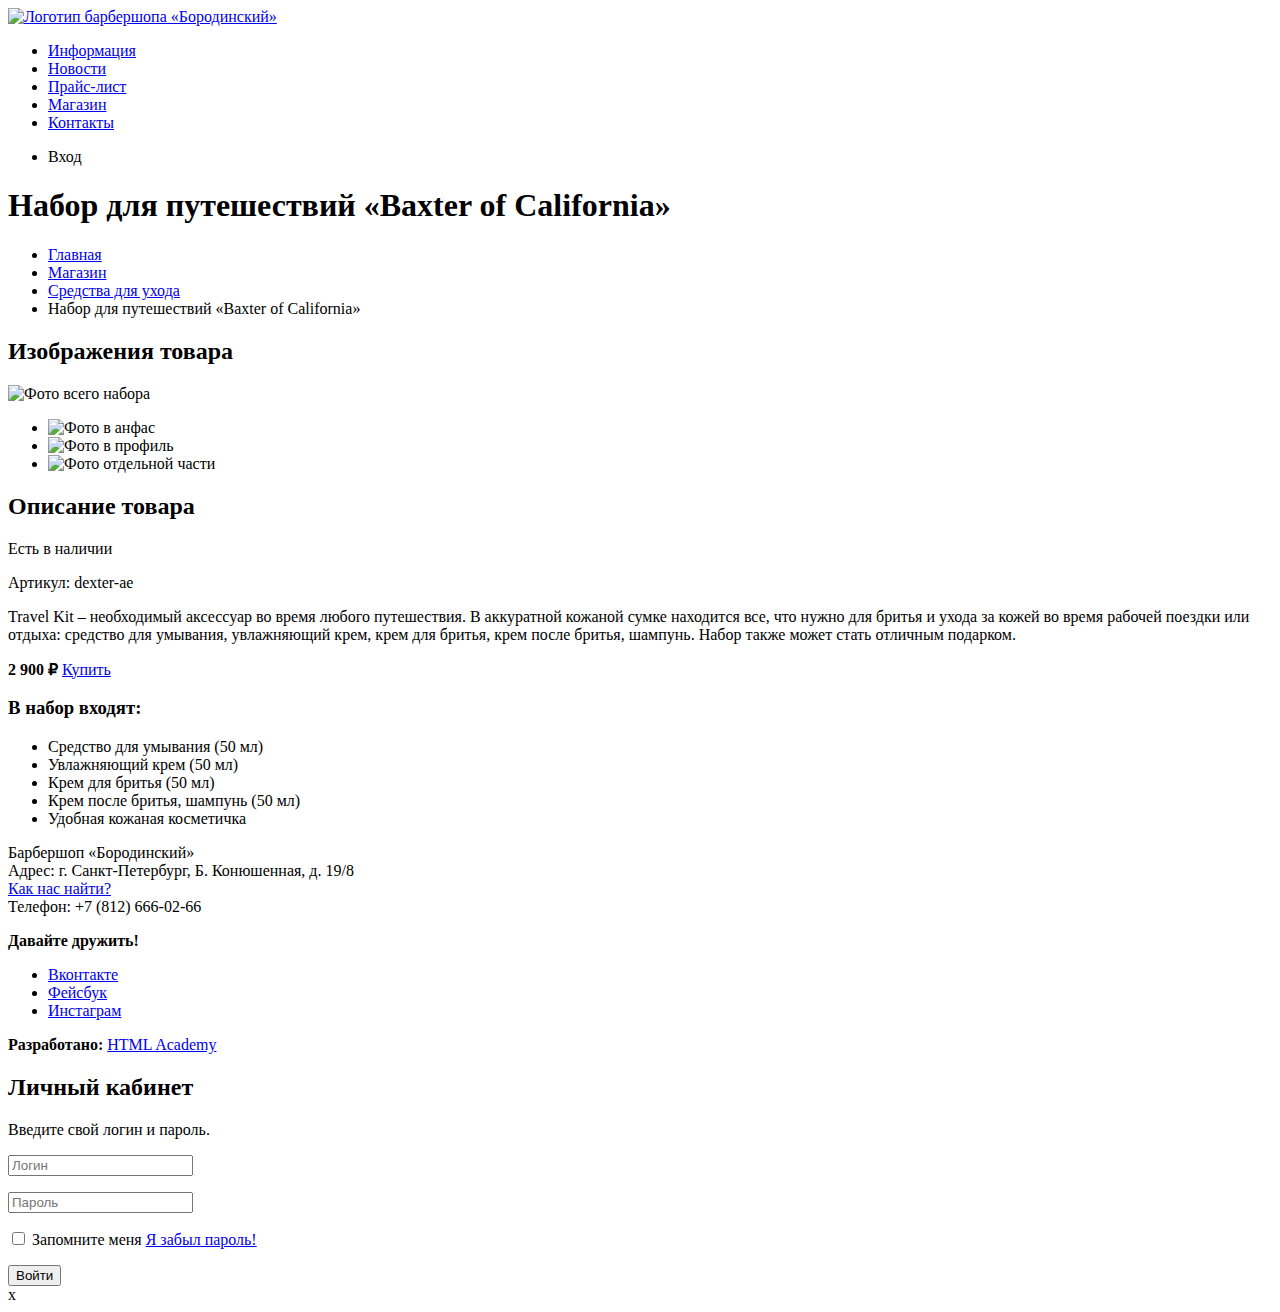
==== catalog-item.html @ 12afd858 "barbershop layout start" ====
<!DOCTYPE html>
<html>
  <head>
    <meta charset="utf-8">
    <title>Набор для путешествий «Baxter of California»</title>
  </head>
  <body>
    <header class="main-header">
      <nav class="main-navigation">
        <a class="main-header-logo" href="index.html">
          <img src="img/logo.svg" width="111" height="24" alt="Логотип барбершопа «Бородинский»">
        </a>
        <ul class="site-navigation">
          <li><a href="info.html">Информация</a></li>
          <li><a href="news.html">Новости</a></li>
          <li><a href="price.html">Прайс-лист</a></li>
           <li class="site-navigation-current"><a href="catalog.html">Магазин</a></li>
          <li><a href="contacts.html">Контакты</a></li>
        </ul>
        <ul class="user-navigation">
          <li class="login-link">Вход</li>
        </ul>
      </nav>
    </header>
    <main class="container">
      <h1 class="page-title">Набор для путешествий «Baxter of California»</h1>
      <ul class="breadcrumbs">
        <li><a href="index.html">Главная</a></li>
        <li><a href="#">Магазин</a></li>
        <li><a href="#">Средства для ухода</a></li>
        <li class="breadcrumbs-current">Набор для путешествий «Baxter of California»</li>
      </ul>
      <section class="product-photos">
        <h2 class="visually-hidden">Изображения товара</h2>
        <p class="product-photo-full">
          <img src="img/product-big.jpg" width="460" height="498" alt="Фото всего набора">
        </p>
        <ul class="product-photo-preview">
          <li><img src="img/product-small-1.jpg" width="140" height="149" alt="Фото в анфас"></li>
          <li><img src="img/product-small-2.jpg" width="140" height="149" alt="Фото в профиль"></li>
          <li><img src="img/product-small-3.jpg" width="140" height="149" alt="Фото отдельной части"></li>
        </ul>
      </section>
      <section class="product-info">
        <h2 class="visually-hidden">Описание товара</h2>
        <p class="product-availability">Есть в наличии</p>
        <p class="product-article">Артикул: dexter-ae</p>
        <p class="product-text">Travel Kit – необходимый аксессуар во время любого путешествия. В аккуратной кожаной сумке находится все, что нужно для бритья и ухода за кожей во время рабочей поездки или отдыха: средство для умывания, увлажняющий крем, крем для бритья, крем после бритья, шампунь. Набор также может стать отличным подарком.</p>
        <p class="product-price">
          <b>2 900 ₽</b>
          <a class="button" href="#">Купить</a>
        </p>
        <h3>В набор входят:</h3>
        <ul>
          <li>Средство для умывания (50 мл)</li>
          <li>Увлажняющий крем (50 мл)</li>
          <li>Крем для бритья (50 мл)</li>
          <li>Крем после бритья, шампунь (50 мл)</li>
          <li>Удобная кожаная косметичка</li>
        </ul>
      </section>
      <footer class="main-footer">
        <p class="footer-contacts">
          Барбершоп «Бородинский»<br>
          Адрес: г. Санкт-Петербург, Б. Конюшенная, д. 19/8<br>
          <a href="map.html">Как нас найти?</a><br>
          Телефон: +7 (812) 666-02-66
        </p>
        <div class="footer-social">
          <b>Давайте дружить!</b>
          <ul>
            <li><a class="social-button" href="#">Вконтакте</a></li>
            <li><a class="social-button" href="#">Фейсбук</a></li>
            <li><a class="social-button" href="#">Инстаграм</a></li>
          </ul>
        </div>
        <p class="footer-copyright">
          <b>Разработано:</b> <a class="button" href="https://htmlacademy.ru">HTML Academy</a>
        </p>
      </footer>
      <section class="modal modal-login">
        <h2>Личный кабинет</h2>
        <p>Введите свой логин и пароль.</p>
        <form class="login-form" action="https://echo.htmlacademy.ru" method="post">
          <p>
            <input class="login-icon-user" type="text" name="login" placeholder="Логин">
          </p>
          <p>
            <input class="login-icon-password" type="password" name="password" placeholder="Пароль">
          </p>
          <p class="login-password-info">
            <input type="checkbox" name="remember" class="visually-hidden">
            Запомните меня
            <a class="restore" href="#">Я забыл пароль!</a>
          </p>
          <button class="button" type="submit">Войти</button>
        </form>
        <span class="modal-close">x</span>
      </section>
    </main>
  </body>
</html>
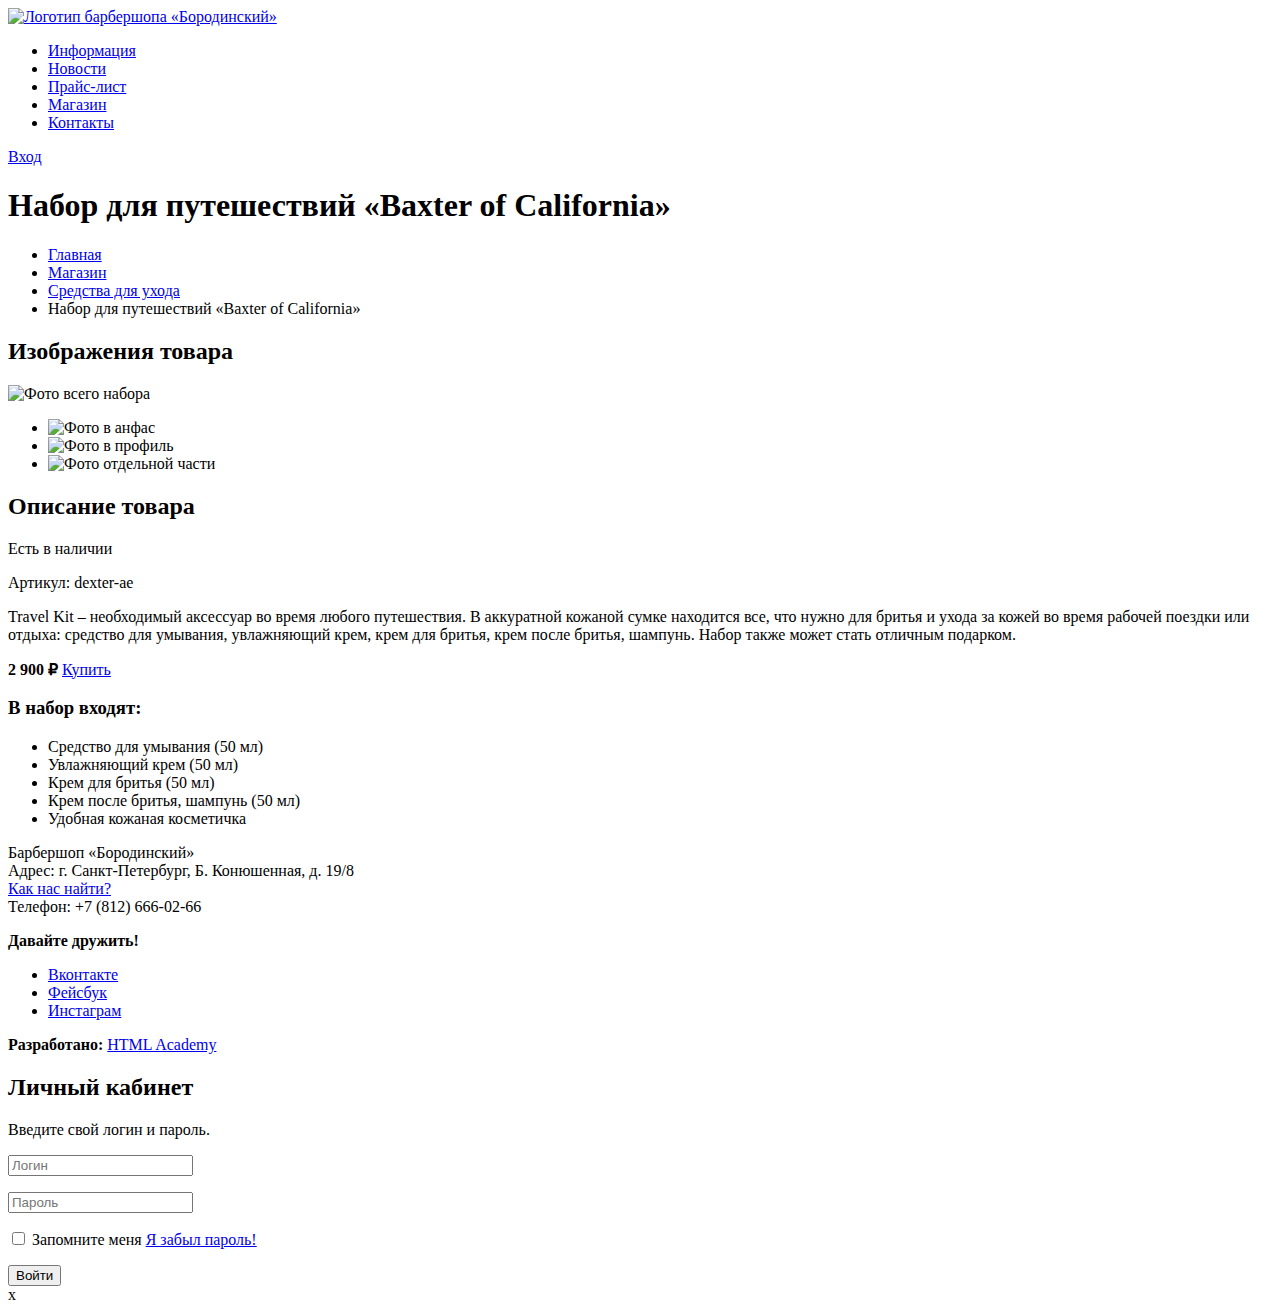
==== commit 47152256: "layout start" ====
--- a/catalog-item.html
+++ b/catalog-item.html
@@ -1,5 +1,5 @@
 <!DOCTYPE html>
-<html>
+<html lang="ru">
   <head>
     <meta charset="utf-8">
     <title>Набор для путешествий «Baxter of California»</title>
@@ -8,18 +8,18 @@
     <header class="main-header">
       <nav class="main-navigation">
         <a class="main-header-logo" href="index.html">
-          <img src="img/logo.svg" width="111" height="24" alt="Логотип барбершопа «Бородинский»">
+          <img src="http://placehold.it/111x24" width="111" height="24" alt="Логотип барбершопа «Бородинский»">
         </a>
         <ul class="site-navigation">
           <li><a href="info.html">Информация</a></li>
           <li><a href="news.html">Новости</a></li>
           <li><a href="price.html">Прайс-лист</a></li>
-           <li class="site-navigation-current"><a href="catalog.html">Магазин</a></li>
+          <li class="site-navigation-current"><a href="catalog.html">Магазин</a></li>
           <li><a href="contacts.html">Контакты</a></li>
         </ul>
-        <ul class="user-navigation">
-          <li class="login-link">Вход</li>
-        </ul>
+        <div class="user-navigation">
+          <a class="login-link" href="#">Вход</a>
+        </div>
       </nav>
     </header>
     <main class="container">
@@ -33,12 +33,12 @@
       <section class="product-photos">
         <h2 class="visually-hidden">Изображения товара</h2>
         <p class="product-photo-full">
-          <img src="img/product-big.jpg" width="460" height="498" alt="Фото всего набора">
+          <img src="http://placehold.it/460x498" width="460" height="498" alt="Фото всего набора">
         </p>
         <ul class="product-photo-preview">
-          <li><img src="img/product-small-1.jpg" width="140" height="149" alt="Фото в анфас"></li>
-          <li><img src="img/product-small-2.jpg" width="140" height="149" alt="Фото в профиль"></li>
-          <li><img src="img/product-small-3.jpg" width="140" height="149" alt="Фото отдельной части"></li>
+          <li><img src="http://placehold.it/140x149" width="140" height="149" alt="Фото в анфас"></li>
+          <li><img src="http://placehold.it/140x149" width="140" height="149" alt="Фото в профиль"></li>
+          <li><img src="http://placehold.it/140x149" width="140" height="149" alt="Фото отдельной части"></li>
         </ul>
       </section>
       <section class="product-info">
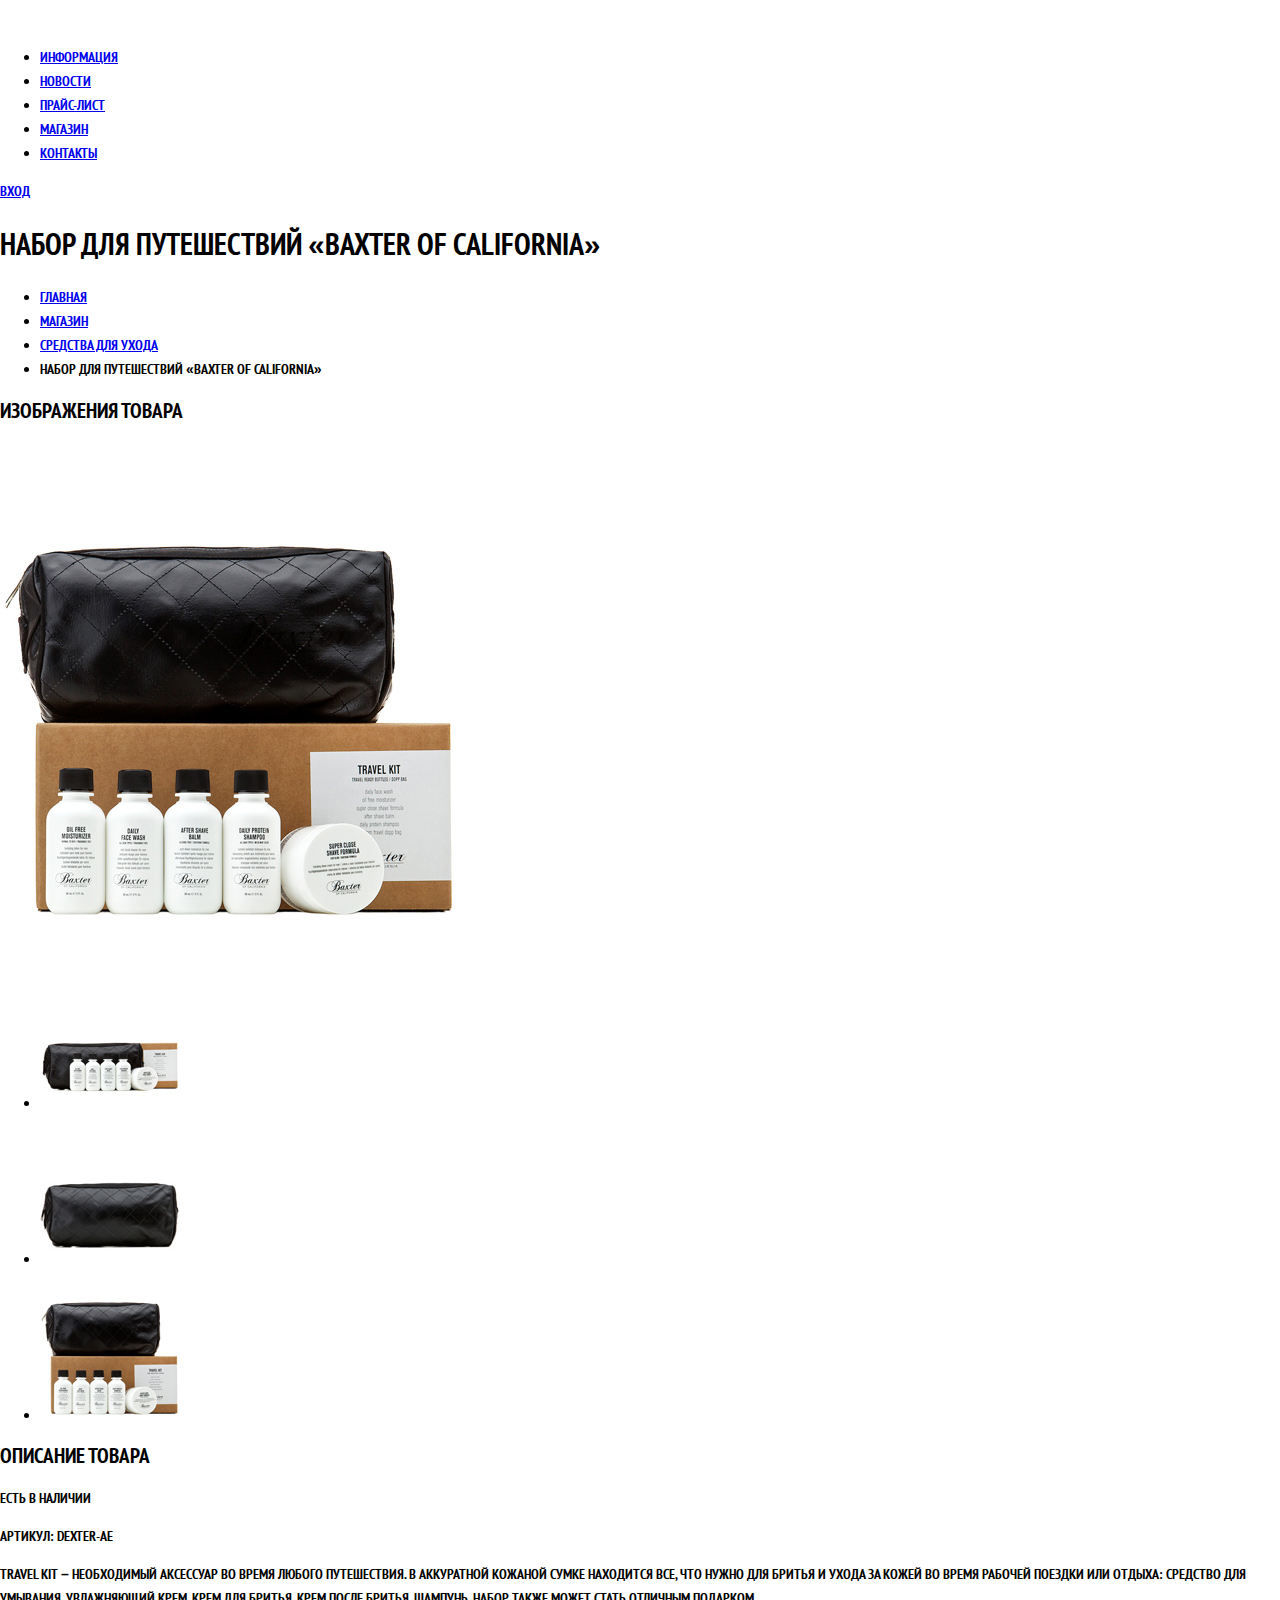
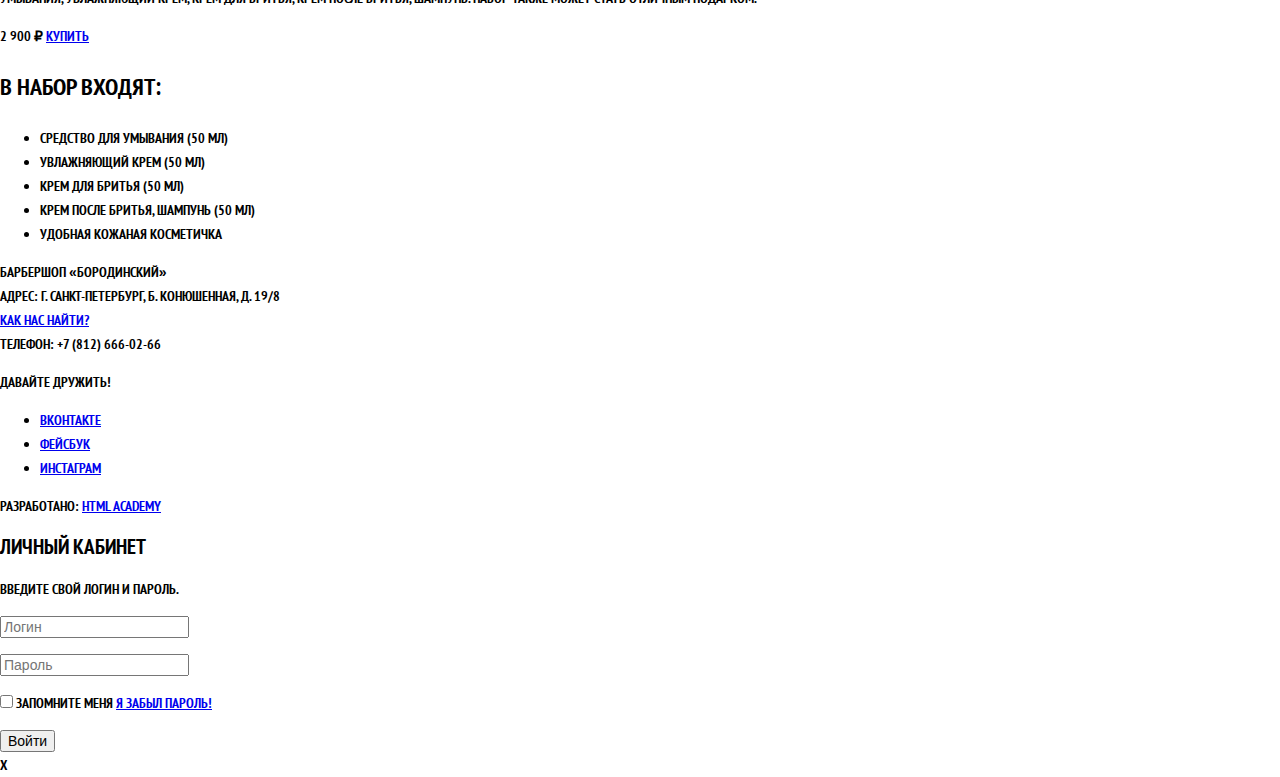
==== commit c3cf9d9f: "images and styling start" ====
--- a/catalog-item.html
+++ b/catalog-item.html
@@ -3,12 +3,14 @@
   <head>
     <meta charset="utf-8">
     <title>Набор для путешествий «Baxter of California»</title>
+    <link rel="stylesheet" href="css/normalize.css">
+    <link rel="stylesheet" href="css/style.css">
   </head>
   <body>
     <header class="main-header">
       <nav class="main-navigation">
         <a class="main-header-logo" href="index.html">
-          <img src="http://placehold.it/111x24" width="111" height="24" alt="Логотип барбершопа «Бородинский»">
+          <img src="img/logo.svg" width="111" height="24" alt="Логотип барбершопа «Бородинский»">
         </a>
         <ul class="site-navigation">
           <li><a href="info.html">Информация</a></li>
@@ -33,12 +35,12 @@
       <section class="product-photos">
         <h2 class="visually-hidden">Изображения товара</h2>
         <p class="product-photo-full">
-          <img src="http://placehold.it/460x498" width="460" height="498" alt="Фото всего набора">
+          <img src="img/product-3b.jpg" width="460" height="498" alt="Фото всего набора">
         </p>
         <ul class="product-photo-preview">
-          <li><img src="http://placehold.it/140x149" width="140" height="149" alt="Фото в анфас"></li>
-          <li><img src="http://placehold.it/140x149" width="140" height="149" alt="Фото в профиль"></li>
-          <li><img src="http://placehold.it/140x149" width="140" height="149" alt="Фото отдельной части"></li>
+          <li><img src="img/product-1s.jpg" width="140" height="149" alt="Фото в анфас"></li>
+          <li><img src="img/product-2s.jpg" width="140" height="149" alt="Фото в профиль"></li>
+          <li><img src="img/product-3s.jpg" width="140" height="149" alt="Фото отдельной части"></li>
         </ul>
       </section>
       <section class="product-info">
@@ -50,7 +52,7 @@
           <b>2 900 ₽</b>
           <a class="button" href="#">Купить</a>
         </p>
-        <h3>В набор входят:</h3>
+        <h3 class="page-content-title">В набор входят:</h3>
         <ul>
           <li>Средство для умывания (50 мл)</li>
           <li>Увлажняющий крем (50 мл)</li>
@@ -59,44 +61,44 @@
           <li>Удобная кожаная косметичка</li>
         </ul>
       </section>
-      <footer class="main-footer">
-        <p class="footer-contacts">
-          Барбершоп «Бородинский»<br>
-          Адрес: г. Санкт-Петербург, Б. Конюшенная, д. 19/8<br>
-          <a href="map.html">Как нас найти?</a><br>
-          Телефон: +7 (812) 666-02-66
+    </main>
+    <footer class="main-footer">
+      <p class="footer-contacts">
+        Барбершоп «Бородинский»<br>
+        Адрес: г. Санкт-Петербург, Б. Конюшенная, д. 19/8<br>
+        <a href="map.html">Как нас найти?</a><br>
+        Телефон: +7 (812) 666-02-66
+      </p>
+      <div class="footer-social">
+        <b>Давайте дружить!</b>
+        <ul>
+          <li><a class="social-button" href="#">Вконтакте</a></li>
+          <li><a class="social-button" href="#">Фейсбук</a></li>
+          <li><a class="social-button" href="#">Инстаграм</a></li>
+        </ul>
+      </div>
+      <p class="footer-copyright">
+        <b>Разработано:</b> <a class="button" href="https://htmlacademy.ru">HTML Academy</a>
+      </p>
+    </footer>
+    <section class="modal modal-login">
+      <h2>Личный кабинет</h2>
+      <p>Введите свой логин и пароль.</p>
+      <form class="login-form" action="https://echo.htmlacademy.ru" method="post">
+        <p>
+          <input class="login-icon-user" type="text" name="login" placeholder="Логин">
         </p>
-        <div class="footer-social">
-          <b>Давайте дружить!</b>
-          <ul>
-            <li><a class="social-button" href="#">Вконтакте</a></li>
-            <li><a class="social-button" href="#">Фейсбук</a></li>
-            <li><a class="social-button" href="#">Инстаграм</a></li>
-          </ul>
-        </div>
-        <p class="footer-copyright">
-          <b>Разработано:</b> <a class="button" href="https://htmlacademy.ru">HTML Academy</a>
+        <p>
+          <input class="login-icon-password" type="password" name="password" placeholder="Пароль">
         </p>
-      </footer>
-      <section class="modal modal-login">
-        <h2>Личный кабинет</h2>
-        <p>Введите свой логин и пароль.</p>
-        <form class="login-form" action="https://echo.htmlacademy.ru" method="post">
-          <p>
-            <input class="login-icon-user" type="text" name="login" placeholder="Логин">
-          </p>
-          <p>
-            <input class="login-icon-password" type="password" name="password" placeholder="Пароль">
-          </p>
-          <p class="login-password-info">
-            <input type="checkbox" name="remember" class="visually-hidden">
-            Запомните меня
-            <a class="restore" href="#">Я забыл пароль!</a>
-          </p>
-          <button class="button" type="submit">Войти</button>
-        </form>
-        <span class="modal-close">x</span>
-      </section>
-    </main>
+        <p class="login-password-info">
+          <input type="checkbox" name="remember" class="visually-hidden">
+          Запомните меня
+          <a class="restore" href="#">Я забыл пароль!</a>
+        </p>
+        <button class="button" type="submit">Войти</button>
+      </form>
+      <span class="modal-close">x</span>
+    </section>
   </body>
 </html>
--- a/css/style.css
+++ b/css/style.css
@@ -0,0 +1,34 @@
+@font-face {
+  font-family: "PT Sans Narrow";
+  src: url("../fonts/ptsansnarrow.woff") format("woff2"),
+       url("../fonts/ptsansnarrow.woff2") format("woff");
+  font-weight: 400;
+  font-style: normal;
+}
+
+@font-face {
+  font-family: "PT Sans Narrow";
+  src: url("../fonts/ptsansnarrowbold.woff") format("woff2"),
+       url("../fonts/ptsansnarrowbold.woff2") format("woff");
+  font-weight: 700;
+  font-style: normal;
+}
+
+body {
+  font-family: "PT Sans Narrow", Arial, sans-serif;
+  font-size: 14px;
+  line-height: 24px;
+  font-weight: 700;
+  text-transform: uppercase;
+}
+
+.index-content-title,
+.page-title {
+  font-size: 30px;
+  line-height: 42px;
+}
+
+.page-content-title {
+  font-size: 24px;
+  line-height: 30px;
+}
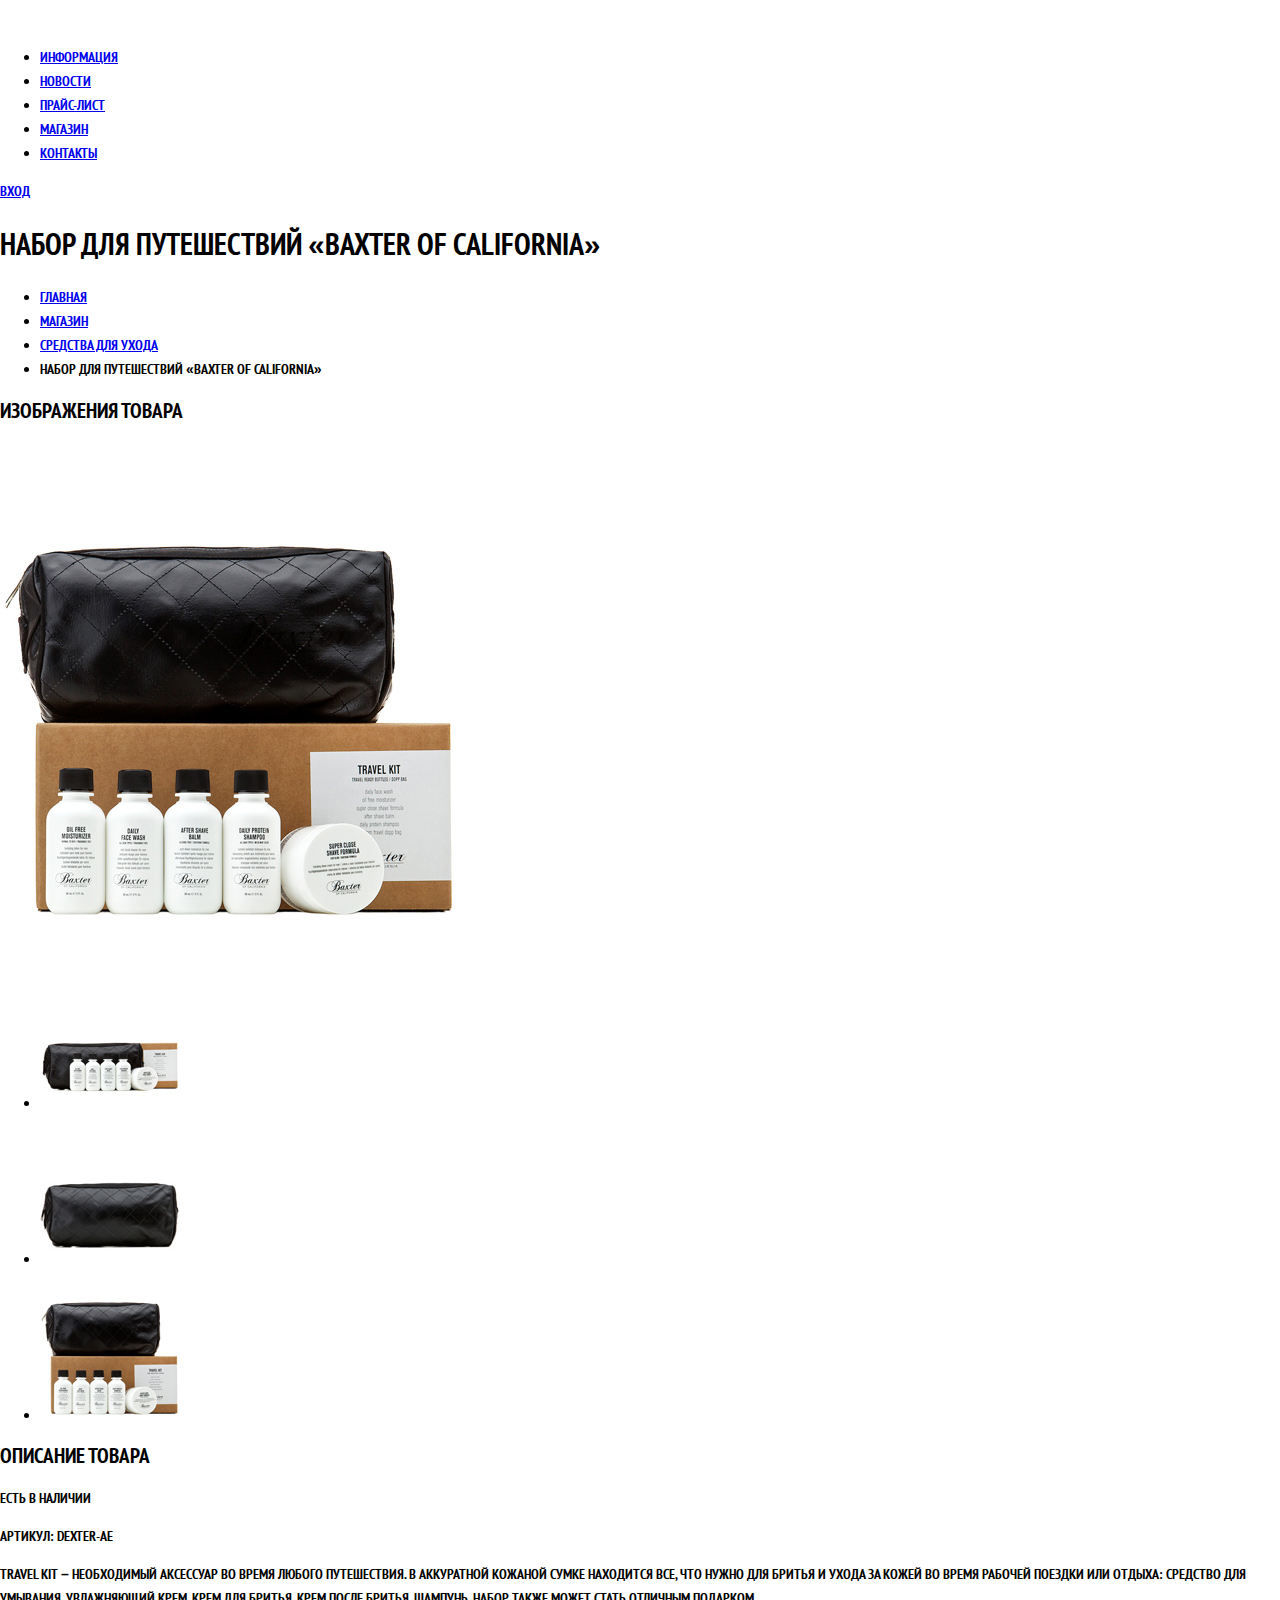
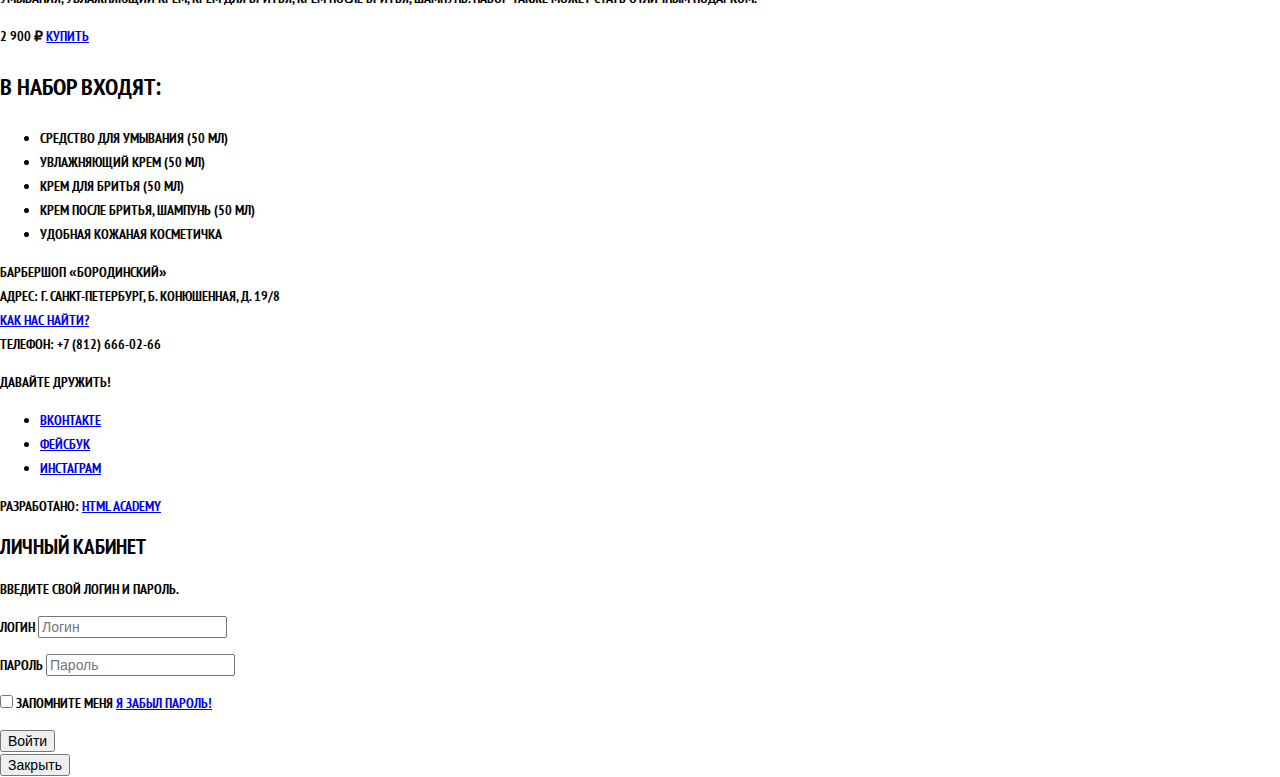
==== commit 7c77a733: "accessibility" ====
--- a/catalog-item.html
+++ b/catalog-item.html
@@ -86,19 +86,24 @@
       <p>Введите свой логин и пароль.</p>
       <form class="login-form" action="https://echo.htmlacademy.ru" method="post">
         <p>
-          <input class="login-icon-user" type="text" name="login" placeholder="Логин">
+          <label class="visually-hidden" for="user-login">Логин</label>
+          <input class="login-icon-user" id="user-login" type="text" name="login" placeholder="Логин">
         </p>
         <p>
-          <input class="login-icon-password" type="password" name="password" placeholder="Пароль">
+          <label class="visually-hidden" for="user-password">Пароль</label>
+          <input class="login-icon-password" id="user-password" type="password" name="password" placeholder="Пароль">
         </p>
         <p class="login-password-info">
-          <input type="checkbox" name="remember" class="visually-hidden">
-          Запомните меня
+          <label class="login-checkbox">
+            <input type="checkbox" name="remember" class="visually-hidden">
+            <span class="checkbox-indicator"></span>
+            Запомните меня
+          </label>
           <a class="restore" href="#">Я забыл пароль!</a>
         </p>
         <button class="button" type="submit">Войти</button>
       </form>
-      <span class="modal-close">x</span>
+      <button class="modal-close" type="button">Закрыть</button>
     </section>
   </body>
 </html>
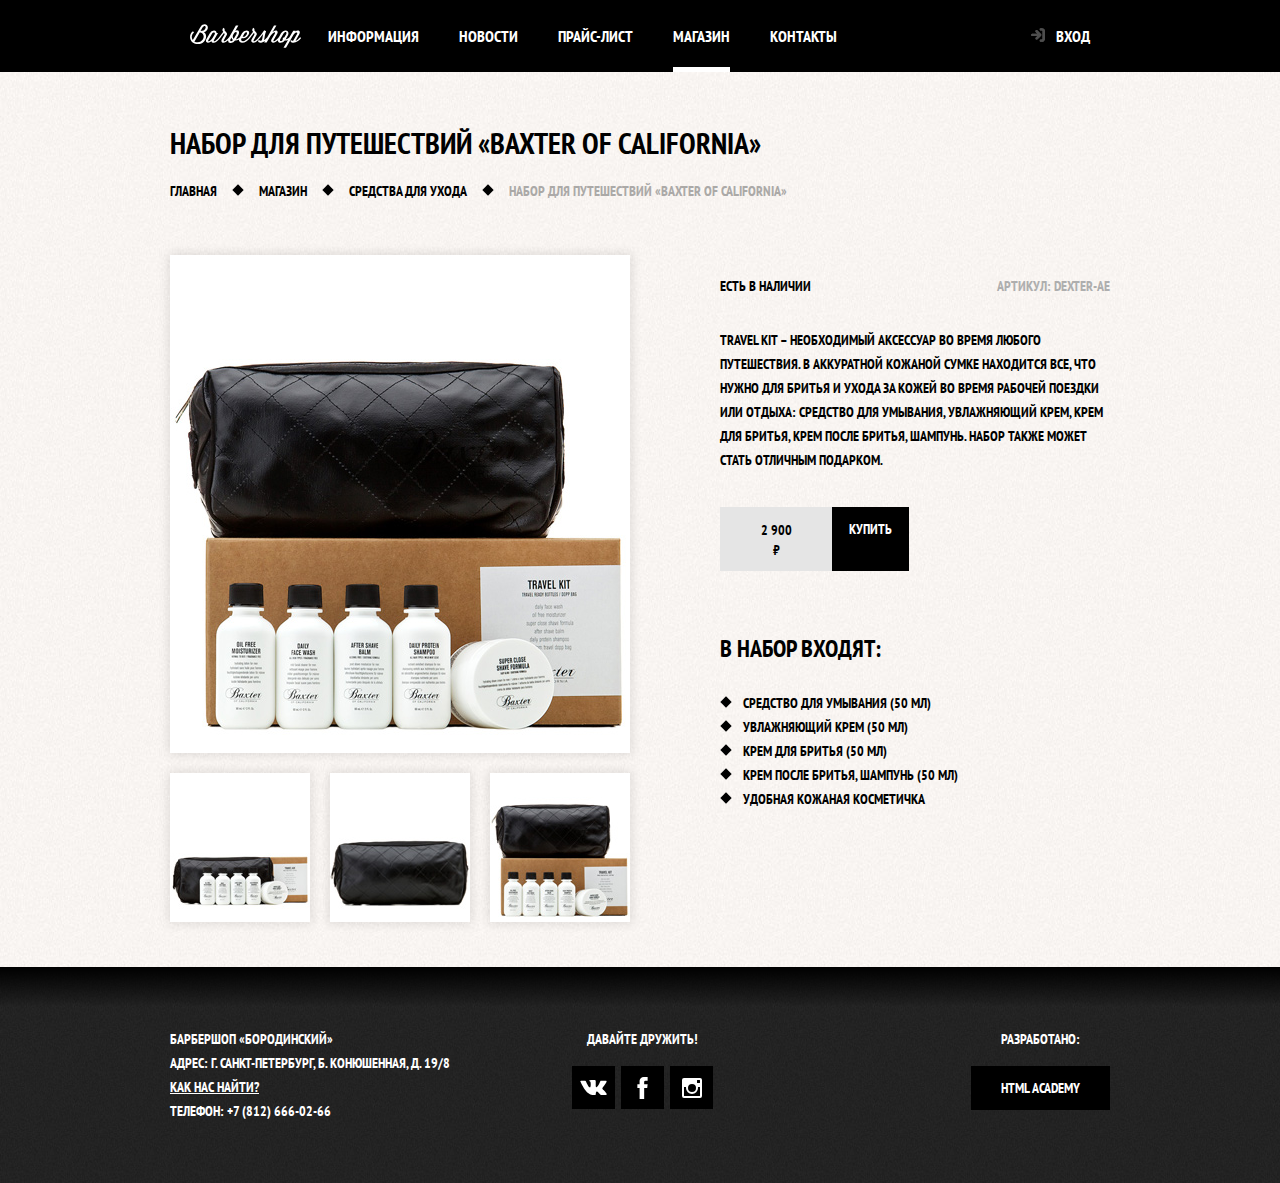
==== commit 89f0794b: "changes" ====
--- a/catalog-item.html
+++ b/catalog-item.html
@@ -3,12 +3,13 @@
   <head>
     <meta charset="utf-8">
     <title>Набор для путешествий «Baxter of California»</title>
+    <link href="https://fonts.googleapis.com/css?family=PT+Sans+Narrow:400,700&amp;subset=latin,cyrillic" rel="stylesheet">
     <link rel="stylesheet" href="css/normalize.css">
     <link rel="stylesheet" href="css/style.css">
   </head>
-  <body>
+  <body class="inner-page">
     <header class="main-header">
-      <nav class="main-navigation">
+      <nav class="main-navigation container">
         <a class="main-header-logo" href="index.html">
           <img src="img/logo.svg" width="111" height="24" alt="Логотип барбершопа «Бородинский»">
         </a>
@@ -19,9 +20,9 @@
           <li class="site-navigation-current"><a href="catalog.html">Магазин</a></li>
           <li><a href="contacts.html">Контакты</a></li>
         </ul>
-        <div class="user-navigation">
-          <a class="login-link" href="#">Вход</a>
-        </div>
+        <ul class="user-navigation">
+          <li><a class="login-link" href="login.html">Вход</a></li>
+        </ul>
       </nav>
     </header>
     <main class="container">
@@ -32,54 +33,73 @@
         <li><a href="#">Средства для ухода</a></li>
         <li class="breadcrumbs-current">Набор для путешествий «Baxter of California»</li>
       </ul>
-      <section class="product-photos">
-        <h2 class="visually-hidden">Изображения товара</h2>
-        <p class="product-photo-full">
-          <img src="img/product-3b.jpg" width="460" height="498" alt="Фото всего набора">
-        </p>
-        <ul class="product-photo-preview">
-          <li><img src="img/product-1s.jpg" width="140" height="149" alt="Фото в анфас"></li>
-          <li><img src="img/product-2s.jpg" width="140" height="149" alt="Фото в профиль"></li>
-          <li><img src="img/product-3s.jpg" width="140" height="149" alt="Фото отдельной части"></li>
-        </ul>
-      </section>
-      <section class="product-info">
-        <h2 class="visually-hidden">Описание товара</h2>
-        <p class="product-availability">Есть в наличии</p>
-        <p class="product-article">Артикул: dexter-ae</p>
-        <p class="product-text">Travel Kit – необходимый аксессуар во время любого путешествия. В аккуратной кожаной сумке находится все, что нужно для бритья и ухода за кожей во время рабочей поездки или отдыха: средство для умывания, увлажняющий крем, крем для бритья, крем после бритья, шампунь. Набор также может стать отличным подарком.</p>
-        <p class="product-price">
-          <b>2 900 ₽</b>
-          <a class="button" href="#">Купить</a>
-        </p>
-        <h3 class="page-content-title">В набор входят:</h3>
-        <ul>
-          <li>Средство для умывания (50 мл)</li>
-          <li>Увлажняющий крем (50 мл)</li>
-          <li>Крем для бритья (50 мл)</li>
-          <li>Крем после бритья, шампунь (50 мл)</li>
-          <li>Удобная кожаная косметичка</li>
-        </ul>
-      </section>
+      <div class="catalog-columns">
+        <section class="product-photos">
+          <h2 class="visually-hidden">Изображения товара</h2>
+          <p class="product-photo-full">
+            <img src="img/product-3b.jpg" width="460" height="498" alt="Фото всего набора">
+          </p>
+          <ul class="product-photo-preview">
+            <li><img src="img/product-1s.jpg" width="140" height="149" alt="Фото в анфас"></li>
+            <li><img src="img/product-2s.jpg" width="140" height="149" alt="Фото в профиль"></li>
+            <li><img src="img/product-3s.jpg" width="140" height="149" alt="Фото отдельной части"></li>
+          </ul>
+        </section>
+        <section class="product-info">
+          <h2 class="visually-hidden">Описание товара</h2>
+          <div class="product-article-availability">
+            <p class="product-availability">Есть в наличии</p>
+            <p class="product-article">Артикул: dexter-ae</p>
+          </div>
+          <p class="product-text">Travel Kit – необходимый аксессуар во время любого путешествия. В аккуратной кожаной сумке находится все, что нужно для бритья и ухода за кожей во время рабочей поездки или отдыха: средство для умывания, увлажняющий крем, крем для бритья, крем после бритья, шампунь. Набор также может стать отличным подарком.</p>
+          <p class="product-price">
+            <b>2 900 ₽</b>
+            <a class="button" href="#">Купить</a>
+          </p>
+          <h3 class="page-content-title">В набор входят:</h3>
+          <ul>
+            <li>Средство для умывания (50 мл)</li>
+            <li>Увлажняющий крем (50 мл)</li>
+            <li>Крем для бритья (50 мл)</li>
+            <li>Крем после бритья, шампунь (50 мл)</li>
+            <li>Удобная кожаная косметичка</li>
+          </ul>
+        </section>
+      </div>
     </main>
     <footer class="main-footer">
-      <p class="footer-contacts">
-        Барбершоп «Бородинский»<br>
-        Адрес: г. Санкт-Петербург, Б. Конюшенная, д. 19/8<br>
-        <a href="map.html">Как нас найти?</a><br>
-        Телефон: +7 (812) 666-02-66
-      </p>
-      <div class="footer-social">
-        <b>Давайте дружить!</b>
-        <ul>
-          <li><a class="social-button" href="#">Вконтакте</a></li>
-          <li><a class="social-button" href="#">Фейсбук</a></li>
-          <li><a class="social-button" href="#">Инстаграм</a></li>
-        </ul>
+      <div class="container">
+        <p class="footer-contacts">
+          Барбершоп «Бородинский»<br> Адрес: г. Санкт-Петербург, Б. Конюшенная, д. 19/8<br>
+          <a href="map.html">Как нас найти?</a><br> Телефон: +7 (812) 666-02-66
+        </p>
+        <div class="footer-social">
+          <b>Давайте дружить!</b>
+          <ul>
+            <li>
+              <a class="social-button" href="#">
+                <span class="visually-hidden">Вконтакте</span>
+                <svg xmlns="http://www.w3.org/2000/svg" width="27" height="15" viewBox="0 0 26.14 14.91"><path d="M26 13.47l-.09-.17a13.55 13.55 0 0 0-2.6-3q-.87-.83-1.1-1.12A1 1 0 0 1 22 8a10.27 10.27 0 0 1 1.22-1.78l.88-1.16q2.35-3.13 2-4L26 .94a.8.8 0 0 0-.4-.22 2.14 2.14 0 0 0-.87 0h-3.92a.51.51 0 0 0-.27 0h-.3a.6.6 0 0 0-.15.14.93.93 0 0 0-.14.24 22.22 22.22 0 0 1-1.46 3.06q-.5.84-.93 1.46a7 7 0 0 1-.71.91 4.94 4.94 0 0 1-.52.47q-.23.18-.35.15l-.23-.05a.9.9 0 0 1-.31-.33 1.49 1.49 0 0 1-.16-.53v-.55-.65-.57-1.12-1-.75a3.14 3.14 0 0 0 0-.62 2.12 2.12 0 0 0-.14-.44.73.73 0 0 0-.28-.33 1.57 1.57 0 0 0-.46-.18A9 9 0 0 0 12.57 0a8.93 8.93 0 0 0-3.25.33 1.83 1.83 0 0 0-.52.41q-.25.3-.07.33a1.67 1.67 0 0 1 1.16.59l.08.16a2.6 2.6 0 0 1 .19.63 6.32 6.32 0 0 1 .12 1 10.59 10.59 0 0 1 0 1.7q-.07.71-.13 1.1a2.21 2.21 0 0 1-.18.64 2.69 2.69 0 0 1-.16.3l-.07.07a1 1 0 0 1-.37.07.86.86 0 0 1-.46-.19 3.27 3.27 0 0 1-.56-.52 7 7 0 0 1-.66-.93q-.37-.6-.76-1.42l-.22-.39q-.2-.38-.56-1.11t-.62-1.43A.9.9 0 0 0 5.2.9h-.07a.93.93 0 0 0-.22-.16A1.44 1.44 0 0 0 4.6.65L.87.68A1 1 0 0 0 .1.94L0 1a.44.44 0 0 0 0 .22 1.08 1.08 0 0 0 .08.37Q.9 3.53 1.86 5.31t1.66 2.87Q4.23 9.27 5 10.24t1 1.24l.37.41.34.33a8.06 8.06 0 0 0 1 .78 16.34 16.34 0 0 0 1.4.9 7.6 7.6 0 0 0 1.79.72 6.19 6.19 0 0 0 2 .22h1.57a1.08 1.08 0 0 0 .72-.3l.05-.07a.9.9 0 0 0 .1-.25 1.38 1.38 0 0 0 0-.37 4.48 4.48 0 0 1 .09-1.05 2.77 2.77 0 0 1 .23-.71 1.74 1.74 0 0 1 .29-.4 1.19 1.19 0 0 1 .23-.2h.11a.86.86 0 0 1 .77.21 4.52 4.52 0 0 1 .83.79q.39.47.93 1.05a6.41 6.41 0 0 0 1 .87l.27.16a3.31 3.31 0 0 0 .71.3 1.53 1.53 0 0 0 .76.07l3.48-.05a1.58 1.58 0 0 0 .8-.17.68.68 0 0 0 .34-.37 1.06 1.06 0 0 0 0-.46 1.71 1.71 0 0 0-.1-.36z" fill="#fff"/></svg>
+              </a>
+            </li>
+            <li>
+              <a class="social-button" href="#">
+                <span class="visually-hidden">Фейсбук</span>
+                <svg xmlns="http://www.w3.org/2000/svg" width="19" height="22" viewBox="0 0 10.15 21.74"><path d="M3.34 1.12A4.77 4.77 0 0 1 6.53 0h3.61v3.81H7.81a1.07 1.07 0 0 0-1.09.83v2.55h3.42c-.08 1.23-.24 2.45-.41 3.67h-3v10.87H2.21V10.86H0V7.21h2.19V3.66a3.83 3.83 0 0 1 1.15-2.54z" fill="#fff"/></svg>
+              </a>
+            </li>
+            <li>
+              <a class="social-button" href="#">
+                <span class="visually-hidden">Инстаграм</span>
+                <svg xmlns="http://www.w3.org/2000/svg" width="20" height="20" viewBox="0 0 20 20"><path d="M18 0H2a2 2 0 0 0-2 2v16a2 2 0 0 0 2 2h16a2 2 0 0 0 2-2V2a2 2 0 0 0-2-2zm-8 6a4 4 0 1 1-4 4 4 4 0 0 1 4-4zM2.5 18a.47.47 0 0 1-.5-.5V9h2.1a3.4 3.4 0 0 0-.1 1 6 6 0 1 0 12 0 3.4 3.4 0 0 0-.1-1H18v8.5a.47.47 0 0 1-.5.5zM18 4.5a.47.47 0 0 1-.5.5h-2a.47.47 0 0 1-.5-.5v-2a.47.47 0 0 1 .5-.5h2a.47.47 0 0 1 .5.5z" fill="#fff"/></svg>
+              </a>
+            </li>
+          </ul>
+        </div>
+        <p class="footer-copyright">
+          <b>Разработано:</b> <a class="button" href="https://htmlacademy.ru">HTML Academy</a>
+        </p>
       </div>
-      <p class="footer-copyright">
-        <b>Разработано:</b> <a class="button" href="https://htmlacademy.ru">HTML Academy</a>
-      </p>
     </footer>
     <section class="modal modal-login">
       <h2>Личный кабинет</h2>
--- a/css/style.css
+++ b/css/style.css
@@ -1,34 +1,1385 @@
-@font-face {
-  font-family: "PT Sans Narrow";
-  src: url("../fonts/ptsansnarrow.woff") format("woff2"),
-       url("../fonts/ptsansnarrow.woff2") format("woff");
-  font-weight: 400;
-  font-style: normal;
-}
-
-@font-face {
-  font-family: "PT Sans Narrow";
-  src: url("../fonts/ptsansnarrowbold.woff") format("woff2"),
-       url("../fonts/ptsansnarrowbold.woff2") format("woff");
-  font-weight: 700;
-  font-style: normal;
-}
-
 body {
+  min-width: 960px;
+  margin: 0;
+  padding: 0;
   font-family: "PT Sans Narrow", Arial, sans-serif;
   font-size: 14px;
   line-height: 24px;
   font-weight: 700;
+  color: #ffffff;
   text-transform: uppercase;
-}
-
-.index-content-title,
-.page-title {
+  background-color: #000000;
+  background-image: url("../img/bg.jpg");
+  background-position: top center;
+  background-repeat: no-repeat;
+}
+
+.inner-page {
+  color: #000000;
+
+  background-color: #f9f6f3;
+  background-image: url("../img/pattern-light.jpg");
+  background-position: 0 0;
+  background-repeat: repeat;
+}
+
+a {
+  text-decoration: none;
+}
+
+img {
+  max-width: 100%;
+  height: auto;
+}
+
+.visually-hidden:not(:focus):not(:active),
+input[type="checkbox"].visually-hidden,
+input[type="radio"].visually-hidden {
+  position: absolute;
+
+  width: 1px;
+  height: 1px;
+  margin: -1px;
+  border: 0;
+  padding: 0;
+
+  white-space: nowrap;
+
+  clip-path: inset(100%);
+  clip: rect(0 0 0 0);
+  overflow: hidden;
+}
+
+.button {
+  display: inline-block;
+  margin-right: 16px;
+  padding: 10px 30px;
+
+  font: inherit;
+  text-align: center;
+  color: #ffffff;
+  vertical-align: middle;
+  text-transform: uppercase;
+
+  background-color: #000000;
+  border: none;
+}
+
+.button:hover,
+.button:focus,
+.button:active {
+  background-color: #663d15;
+}
+
+.button.disabled,
+.button:disabled {
+  cursor: default;
+  opacity: 0.5;
+  background-color: #000000;
+}
+
+.container {
+  width: 940px;
+  margin: 0 auto;
+  padding: 0 10px;
+}
+
+.main-header {
+  margin-bottom: 70px;
+}
+
+.inner-page .main-header {
+  margin-bottom: 50px;
+
+  background-color: #000000;
+}
+
+.main-navigation {
+  display: flex;
+  flex-direction: column;
+  align-items: center;
+
+  font-size: 16px;
+  line-height: 20px;
+  color: #ffffff;
+
+  background-color: transparent;
+}
+
+.inner-page .main-navigation {
+  align-items: flex-start;
+  flex-direction: row;
+}
+
+.main-navigation .container {
+  display: flex;
+}
+
+.main-header-logo {
+  order: 2;
+
+  width: 371px;
+  height: 155px;
+  margin-right: -13px;
+}
+
+.inner-page .main-header-logo {
+  order: 0;
+
+  width: 111px;
+  height: 24px;
+  padding: 24px 20px;
+}
+
+.main-navigation-wrapper {
+  width: 100%;
+  margin-bottom: 60px;
+
+  background-color: #000000;
+}
+
+.main-navigation-wrapper .container {
+  display: flex;
+  justify-content: space-between;
+}
+
+.site-navigation {
+  display: flex;
+  flex-wrap: wrap;
+  width: 620px;
+  margin: 0;
+  padding: 0;
+
+  list-style: none;
+}
+
+.user-navigation {
+  display: flex;
+  justify-content: flex-end;
+  max-width: 140px;
+  margin: 0;
+  padding: 0;
+
+  list-style: none;
+}
+
+.inner-page .user-navigation {
+  margin-left: auto;
+}
+
+.site-navigation a,
+.user-navigation a {
+  display: block;
+  padding: 26px 20px;
+
+  vertical-align: middle;
+  color: #ffffff;
+}
+
+.site-navigation a:hover,
+.site-navigation a:focus,
+.user-navigation a:hover,
+.user-navigation a:focus {
+  background-color: #242424;
+}
+
+.site-navigation-current {
+  position: relative;
+}
+
+.site-navigation-current a[href] {
+  pointer-events: none;
+}
+
+.site-navigation-current a:not([href]) {
+  background-color: #000000;
+}
+
+.site-navigation-current::after {
+  content: "";
+
+  position: absolute;
+  right: 20px;
+  bottom: 0;
+  left: 20px;
+
+  height: 5px;
+
+  background-color: #ffffff;
+}
+
+.user-navigation .login-link {
+  position: relative;
+
+  padding-left: 50px;
+}
+
+.login-link::before {
+  content: "";
+
+  position: absolute;
+  top: 27px;
+  left: 24px;
+
+  width: 16px;
+  height: 18px;
+
+  background-image: url("../img/login.svg");
+  background-repeat: no-repeat;
+  background-position: 0 0;
+
+  opacity: 0.3;
+}
+
+.login-link:hover::before,
+.login-link:focus::before,
+.login-link:active::before {
+  opacity: 1;
+}
+
+.features {
+  margin-bottom: 80px;
+}
+
+.features-list {
+  display: flex;
+  justify-content: space-between;
+  margin: 0;
+  padding: 0;
+
+  list-style: none;
+}
+
+.feature-item {
+  width: 300px;
+
+  text-align: center;
+}
+
+.feature-item h3 {
+  position: relative;
+
+  margin: 0;
+  margin-bottom: 60px;
+
   font-size: 30px;
   line-height: 42px;
 }
 
-.page-content-title {
+.feature-item h3::after {
+  content: "";
+
+  position: absolute;
+  bottom: -30px;
+  left: 50%;
+
+  width: 20px;
+  height: 20px;
+  margin-left: -10px;
+
+  background-color: #ffffff;
+
+  transform: rotate(45deg);
+}
+
+.feature-item p {
+  margin: 0 10px;
+}
+
+.index-columns {
+  display: flex;
+  justify-content: space-between;
+  padding: 50px 80px;
+  margin-bottom: 35px;
+
+  color: #000000;
+
+  background-color: #f8f5f2;
+  background-image:
+    url("../img/line.png"),
+    url("../img/pattern-light.jpg");
+  background-position: center, 0 0;
+  background-repeat: no-repeat, repeat;
+}
+
+.index-columns h2 {
+  margin: 0;
+  margin-bottom: 25px;
+
+  font-size: 30px;
+  line-height: 42px;
+}
+
+.news {
+  width: 380px;
+}
+
+.news-list {
+  margin: 0;
+  margin-bottom: 25px;
+  padding: 0;
+
+  list-style: none;
+}
+
+.news-item {
+  margin-bottom: 25px;
+}
+
+.news-item p {
+  margin: 0;
+}
+
+.news-item time {
+  text-transform: none;
+}
+
+.gallery {
+  width: 300px;
+}
+
+.gallery-container {
+  position: relative;
+
+  height: 260px;
+}
+
+.gallery-content {
+  height: 164px;
+  margin: 0;
+
+  background-color: #cccccc;
+  border: 7px solid #ffffff;
+}
+
+.gallery-content img {
+  width: 286px;
+  height: 164px;
+}
+
+.gallery-button {
+  position: absolute;
+  bottom: 0;
+
+  box-sizing: border-box;
+  width: 140px;
+  margin: 0;
+}
+
+.gallery-button-back {
+  left: 0;
+}
+
+.gallery-button-next {
+  right: 0;
+}
+
+.contacts {
+  width: 380px;
+}
+
+.contacts p {
+  margin: 0;
+  margin-bottom: 25px;
+}
+
+.appointment {
+  width: 300px;
+}
+
+.appointment-info {
+  margin: 0;
+  margin-bottom: 15px;
+}
+
+.appointment-form {
+  display: flex;
+  flex-wrap: wrap;
+  justify-content: space-between;
+}
+
+.appointment-item {
+  width: 140px;
+  margin: 0;
+  margin-bottom: 10px;
+}
+
+.appointment-item label {
+  display: block;
+  margin-bottom: 9px;
+  margin-left: 15px;
+}
+
+.appointment-item input {
+  width: 140px;
+  padding-top: 8px;
+  padding-left: 15px;
+  padding-right: 15px;
+  padding-bottom: 7px;
+
+  font: inherit;
+  background-color: transparent;
+  border: 2px solid #000000;
+
+  box-sizing: border-box;
+}
+
+.appointment-item input:focus {
+  border-color: #663d15;
+}
+
+.appointment .button {
+  display: block;
+  width: 100%;
+  margin-top: 10px;
+  margin-right: 0;
+}
+
+.inner-page-container {
+  margin-bottom: 55px;
+}
+
+.page-title {
+  margin: 0;
+  margin-bottom: 15px;
+  padding: 0;
+
+  font-size: 30px;
+  line-height: 42px;
+}
+
+.inner-page-title {
+  margin-bottom: 55px;
+}
+
+.breadcrumbs {
+  display: flex;
+  justify-content: flex-start;
+  flex-wrap: wrap;
+  padding: 0;
+  margin: 0;
+  list-style: none;
+}
+
+.breadcrumbs li {
+  position: relative;
+
+  margin-right: 42px;
+}
+
+.breadcrumbs li:last-child {
+  margin-right: 0;
+}
+
+.breadcrumbs li::after {
+  content: "";
+
+  position: absolute;
+  top: 7px;
+  right: -25px;
+
+  width: 8px;
+  height: 8px;
+
+  background-color: #000000;
+
+  transform: rotate(45deg);
+}
+
+.breadcrumbs a {
+  color: #000000;
+}
+
+.breadcrumbs a:hover,
+.breadcrumbs a:focus {
+  text-decoration: underline;
+}
+
+.breadcrumbs-current {
+  color: #aba9a7;
+}
+
+.breadcrumbs-current::after {
+  display: none;
+}
+
+.catalog-columns {
+  display: flex;
+  justify-content: space-between;
+  margin-top: 48px;
+}
+
+.filters {
+  width: 180px;
+}
+
+.filter fieldset {
+  padding: 0;
+  margin: 0;
+  margin-bottom: 30px;
+
+  border: none;
+}
+
+.filter fieldset:first-child {
+  margin-bottom: 35px;
+}
+
+.filter legend {
+  margin-bottom: 26px;
+
   font-size: 24px;
   line-height: 30px;
 }
+
+.filter ul {
+  padding: 0;
+  margin: 0;
+
+  list-style: none;
+  line-height: 18px;
+}
+
+.filter-option {
+  margin-bottom: 19px;
+  padding-left: 45px;
+}
+
+.filter-option label {
+  position: relative;
+
+  display: block;
+
+  cursor: pointer;
+  user-select: none;
+}
+
+.filter-input-checkbox:hover + label,
+.filter-input-checkbox:focus + label {
+  color: #663d15;
+}
+
+.filter-input-checkbox + label::before {
+  content: "";
+  position: absolute;
+  left: -42px;
+  top: 0;
+
+  width: 16px;
+  height: 16px;
+
+  border: 2px solid #000000;
+}
+
+.filter-input-checkbox:checked + label::after {
+  content: "";
+
+  position: absolute;
+  top: 4px;
+  left: -38px;
+
+  width: 12px;
+  height: 12px;
+
+  background-image: url("../img/cross.svg");
+  background-repeat: no-repeat;
+  background-position: 0 0;
+}
+
+.filter-input-radio + label::before {
+  content: "";
+
+  position: absolute;
+  left: -42px;
+  top: -1px;
+
+  width: 16px;
+  height: 16px;
+
+  border: 2px solid #000000;
+  border-radius: 50%;
+}
+
+.filter-input-radio:checked + label::after {
+  content: "";
+
+  position: absolute;
+  top: 5px;
+  left: -36px;
+
+  width: 8px;
+  height: 8px;
+
+  background-color: #000000;
+  border-radius: 50%;
+}
+
+.filter-input:hover + label,
+.filter-input:focus + label {
+  color: #663d15;
+}
+
+.filter-input:focus + label::before,
+.filter-input:focus + label::before {
+  outline: thin dotted;
+  outline: 5px auto -webkit-focus-ring-color;
+}
+
+.filter-input:disabled + label,
+.filter-input:checked:disabled + label,
+.filter-input:disabled:hover + label,
+.filter-input:disabled:focus + label {
+  color: #000000;
+
+  opacity: 0.5;
+  pointer-events: none;
+}
+
+.filter-button {
+  padding-left: 30px;
+  padding-right: 30px;
+}
+
+.catalog {
+  width: 700px;
+}
+
+.catalog-list {
+  display: flex;
+  flex-wrap: wrap;
+  padding: 0;
+  padding-top: 4px;
+  margin: 0;
+  margin-bottom: 25px;
+
+  list-style: none;
+}
+
+.catalog-item {
+  width: 220px;
+  min-height: 285px;
+  margin-bottom: 20px;
+  margin-right: 20px;
+
+  background-color: #fff;
+  box-shadow: 0 0 15px rgba(0, 1, 1, 0.2);
+  transition: box-shadow 0.3s ease;
+}
+
+.catalog-item:nth-child(3n) {
+  margin-right: 0;
+}
+
+.catalog-item:hover {
+  box-shadow: 5px 5px 25px rgba(0, 1, 1, 0.3);
+}
+
+.catalog-item a {
+  display: flex;
+  flex-direction: column;
+
+  color: #000000;
+}
+
+.catalog-item h3 {
+  order: 1;
+  margin-top: 17px;
+  margin-bottom: 12px;
+  margin-left: 16px;
+  margin-right: 15px;
+
+  font-size: 14px;
+  line-height: 18px;
+}
+
+.catalog-category {
+  display: block;
+
+  text-transform: none;
+}
+
+.catalog-item-image {
+  width: 220px;
+  height: 165px;
+  margin: 0;
+}
+
+.catalog-item-price {
+  display: flex;
+  margin: 15px;
+  margin-top: 0;
+}
+
+.catalog-item-price b {
+  width: 112px;
+  padding: 13px 25px 11px;
+
+  font-size: 14px;
+  line-height: 20px;
+  text-align: center;
+
+  background-color: #e5e5e5;
+
+  box-sizing: border-box;
+}
+
+.catalog-item-price .button {
+  width: 50px;
+  padding: 13px 18px 11px;
+  margin-right: 0;
+
+  line-height: 20px;
+  color: #ffffff;
+}
+
+.pagination-list {
+  display: flex;
+  flex-wrap: wrap;
+  padding: 0;
+  margin: 0;
+
+  list-style: none;
+}
+
+.pagination-item {
+  margin-right: 5px;
+}
+
+.pagination-item:last-child {
+  margin-right: 0;
+}
+
+.pagination-item a {
+  display: block;
+  padding: 10px 19px;
+
+  color: #ffffff;
+
+  background-color: #000000;
+}
+
+.pagination-item a:hover,
+.pagination-item a:focus,
+.pagination-item a:active {
+  background-color: #663d15;
+}
+
+.pagination-item-current a {
+  color: #000000;
+
+  background-color: #ffffff;
+}
+
+.pagination-item-current a:hover,
+.pagination-item-current a:focus,
+.pagination-item-current a:active {
+  color: #000000;
+
+  background-color: #ffffff;
+}
+
+.product-photos {
+  width: 460px;
+  padding-top: 4px;
+}
+
+.product-photo-preview {
+  display: flex;
+  padding: 0;
+  margin: 0;
+
+  list-style: none;
+}
+
+.product-photo-preview li {
+  width: 140px;
+  height: 149px;
+  margin-right: 20px;
+
+  box-shadow: 0 0 10px 2px rgba(0, 0, 0, 0.1);
+}
+
+.product-photo-preview li:hover {
+  box-shadow: 0 0 10px 2px rgba(0, 0, 0, 0.2);
+}
+
+.product-photo-preview li:nth-child(3n) {
+  margin-right: 0;
+}
+
+.product-photo-full {
+  width: 460px;
+  height: 498px;
+  margin: 0;
+  margin-bottom: 20px;
+
+  box-shadow: 0 0 10px 2px rgba(0, 0, 0, 0.1);
+}
+
+.product-article-availability {
+  display: flex;
+  justify-content: space-between;
+  margin-bottom: 30px;
+}
+
+.product-article {
+  text-align: right;
+  color: #aeaeae;
+  padding-left: 30px;
+  flex-shrink: 0;
+}
+
+.product-price b {
+  line-height: 20px;
+  text-align: center;
+
+  background-color: #e5e5e5;
+}
+
+.product-info {
+  width: 390px;
+  padding-top: 23px;
+}
+
+.product-info p {
+  margin: 0;
+}
+
+.product-description {
+  display: flex;
+  justify-content: space-between;
+  padding-right: 10px;
+  margin-bottom: 29px;
+}
+
+.product-description p {
+  width: 200px;
+}
+
+.product-article {
+  text-align: right;
+  color: #aeaeae;
+}
+
+.product-info .product-text {
+  margin-bottom: 35px;
+}
+
+.product-info .product-price {
+  display: flex;
+  margin-bottom: 63px;
+}
+
+.product-price b {
+  width: 112px;
+  padding-top: 13px;
+  padding-left: 36px;
+  padding-right: 36px;
+  padding-bottom: 11px;
+
+  line-height: 20px;
+  text-align: center;
+
+  background-color: #e5e5e5;
+
+  box-sizing: border-box;
+}
+
+.product-price .button {
+  padding-left: 17px;
+  padding-right: 17px;
+}
+
+.product-info h3 {
+  margin: 0;
+  margin-bottom: 27px;
+
+  font-size: 24px;
+  line-height: 30px;
+}
+
+.product-info ul {
+  margin: 0;
+  padding: 0;
+
+  list-style: none;
+}
+
+.product-info li {
+  position: relative;
+
+  padding-left: 23px;
+}
+
+.product-info li::before {
+  content: "";
+
+  position: absolute;
+  top: 7px;
+  left: 2px;
+
+  width: 8px;
+  height: 8px;
+
+  background-color: #000000;
+
+  transform: rotate(45deg);
+}
+
+.inner-content {
+  margin-bottom: 75px;
+}
+
+.inner-content h2 {
+  margin-top: 60px;
+  margin-bottom: 30px;
+
+  font-size: 24px;
+  line-height: 30px;
+}
+
+.inner-content h3 {
+  margin-top: 60px;
+  margin-bottom: 30px;
+
+  font-size: 20px;
+  line-height: 24px;
+}
+
+.inner-content h2 + h3 {
+  margin-top: 30px;
+}
+
+.inner-content p {
+  margin: 14px 0;
+}
+
+.inner-content table {
+  border-collapse: collapse;
+}
+
+.inner-content td {
+  padding: 10px 15px;
+
+  border: 2px solid #000000;
+}
+
+.inner-content .big-heading {
+  display: flex;
+  align-items: center;
+
+  margin-top: 55px;
+  margin-bottom: 65px;
+
+  font-size: 48px;
+  line-height: 48px;
+  text-align: center;
+}
+
+.big-heading::before,
+.big-heading::after {
+  content: "";
+
+  flex-grow: 1;
+  flex-shrink: 0;
+
+  width: 50px;
+  height: 2px;
+
+  background: #000000;
+}
+
+.big-heading::before {
+  margin-right: 25px;
+}
+
+.big-heading::after {
+  margin-left: 25px;
+}
+
+.custom-list-1 {
+  margin: 14px 0;
+  padding: 0;
+
+  list-style: none;
+}
+
+.custom-list-1 li {
+  position: relative;
+
+  margin-bottom: 15px;
+  padding-left: 20px;
+}
+
+.custom-list-1 li::before {
+  content: "";
+
+  position: absolute;
+  top: 8px;
+  left: 0;
+
+  width: 8px;
+  height: 8px;
+
+  background-color: #000000;
+  transform: rotate(45deg);
+}
+
+.custom-table-1 {
+  width: 100%;
+}
+
+.custom-table-1 td {
+  width: 50%;
+}
+
+.custom-table-1 td:last-child {
+  text-align: center;
+}
+
+.inner-columns {
+  display: flex;
+  justify-content: space-between;
+  flex-wrap: wrap;
+
+  margin: 60px 0;
+}
+
+.inner-column-left,
+.inner-column-right {
+  width: 460px;
+}
+
+.inner-column-left *:first-child,
+.inner-column-right *:first-child {
+  margin-top: 0;
+}
+
+.inner-column-left *:last-child,
+.inner-column-right *:last-child {
+  margin-bottom: 0;
+}
+
+.inner-columns > h2:first-child {
+  width: 460px;
+  margin-top: 0;
+  margin-right: 460px;
+  margin-right: calc(100% - 460px);
+}
+
+.short-text {
+  padding-right: 80px;
+}
+
+.main-footer {
+  padding: 60px 0;
+  margin-top: 65px;
+
+  color: #ffffff;
+
+  background-color: #212121;
+  background-image: url("../img/pattern-dark.jpg");
+  background-position: 0 0;
+  background-repeat: repeat;
+}
+
+.inner-page .main-footer {
+  margin-top: 45px;
+
+  background-image:
+    linear-gradient(to bottom, black, transparent),
+    url("../img/pattern-dark.jpg");
+  background-size: 10px 40px, auto;
+  background-position: 0 0;
+  background-repeat: repeat-x, repeat;
+}
+
+.main-footer .container {
+  display: flex;
+}
+
+.footer-contacts {
+  width: 320px;
+  margin: 0;
+  margin-right: 80px;
+}
+
+.footer-contacts a {
+  color: #ffffff;
+  text-decoration: underline;
+}
+
+.footer-contacts a:hover,
+.footer-contacts a:focus {
+  text-decoration: none;
+}
+
+.footer-social {
+  width: 145px;
+
+  text-align: center;
+}
+
+.footer-social ul {
+  display: flex;
+  flex-wrap: wrap;
+  justify-content: space-between;
+  width: 141px;
+  margin: 0 auto;
+  padding: 0;
+
+  list-style: none;
+}
+
+.footer-social b {
+  display: block;
+  margin-bottom: 15px;
+}
+
+.social-button {
+  display: flex;
+  align-items: center;
+  justify-content: center;
+  width: 43px;
+  height: 43px;
+
+  background-color: #000000;
+}
+
+.social-button:hover,
+.social-button:focus {
+  background-color: #ffffff;
+}
+
+.social-button:hover path,
+.social-button:focus path {
+  fill: #000000;
+}
+
+.footer-copyright {
+  max-width: 150px;
+  margin: 0;
+  margin-left: auto;
+
+  text-align: center;
+}
+
+.footer-copyright .button {
+  display: block;
+  margin-right: 0;
+}
+
+.footer-copyright b {
+  display: block;
+  margin-bottom: 15px;
+}
+
+.footer-copyright .button:hover,
+.footer-copyright .button:focus {
+  color: #000000;
+
+  background-color: #ffffff;
+}
+
+/* Всплывающая форма */
+
+.modal {
+  position: fixed;
+
+  color: #000000;
+
+  background-color: #f8f3f0;
+  background-image: url("../img/pattern-light.jpg");
+  background-position: 0 0;
+  background-repeat: repeat;
+  box-shadow: 0 30px 50px rgba(0, 0, 0, 0.7);
+}
+
+.modal-login {
+  top: 120px;
+  left: 50%;
+
+  display: none;
+
+  width: 300px;
+  margin-left: -230px;
+  padding: 50px 80px;
+}
+
+.modal-close {
+  position: absolute;
+  top: 0;
+  right: -34px;
+
+  width: 22px;
+  height: 22px;
+
+  font-size: 0;
+
+  background-color: transparent;
+  border: 0;
+
+  cursor: pointer;
+}
+
+.modal-close::before,
+.modal-close::after {
+  content: "";
+
+  position: absolute;
+  top: 10px;
+  left: 2px;
+
+  width: 19px;
+  height: 3px;
+
+  background-color: #d0d0d0;
+}
+
+.modal-close::before {
+  transform: rotate(45deg);
+}
+
+.modal-close::after {
+  transform: rotate(-45deg);
+}
+
+.modal-login h2 {
+  margin: 0;
+  margin-bottom: 20px;
+
+  font-size: 30px;
+  line-height: 42px;
+}
+
+.modal-description {
+  margin: 0;
+  margin-bottom: 10px;
+}
+
+.login-form p {
+  margin: 0;
+  margin-bottom: 10px;
+}
+
+.login-form input[type="text"],
+.login-form input[type="password"] {
+  box-sizing: border-box;
+  width: 300px;
+  padding: 10px 15px;
+  padding-right: 40px;
+
+  font: inherit;
+  color: #000000;
+  text-transform: uppercase;
+
+  background-color: #f9f6f3;
+  border: 2px solid #000000;
+}
+
+.login-form input:focus {
+  border-color: #663d15;
+}
+
+.login-form .login-help {
+  display: flex;
+  flex-wrap: wrap;
+  justify-content: space-between;
+  margin: 15px 0;
+}
+
+.login-icon-user {
+  background-image: url("img/user.svg");
+  background-position: 270px center;
+  background-repeat: no-repeat;
+}
+
+.login-icon-password {
+  background-image: url("img/lock.svg");
+  background-position: 270px center;
+  background-repeat: no-repeat;
+}
+
+.login-checkbox {
+  position: relative;
+
+  padding-left: 30px;
+
+  cursor: pointer;
+}
+
+.login-checkbox:hover,
+.login-checkbox:focus {
+  color: #663d15;
+}
+
+.login-checkbox input[type="checkbox"] + .checkbox-indicator {
+  position: absolute;
+  top: 0;
+  left: 0;
+
+  width: 17px;
+  height: 17px;
+
+  border: 2px solid #000000;
+}
+
+.login-checkbox input[type="checkbox"]:focus + .checkbox-indicator {
+  border-color: #663d15;
+  outline: thin dotted;
+  outline: 5px auto -webkit-focus-ring-color;
+}
+
+.login-checkbox input[type="checkbox"]:checked + .checkbox-indicator::before,
+.login-checkbox input[type="checkbox"]:checked + .checkbox-indicator::after {
+  content: "";
+
+  position: absolute;
+  top: 8px;
+  left: 1px;
+
+  width: 15px;
+  height: 2px;
+
+  background-color: #000000;
+}
+
+.login-checkbox input[type="checkbox"]:checked + .checkbox-indicator::before {
+  transform: rotate(45deg);
+}
+
+.login-checkbox input[type="checkbox"]:checked + .checkbox-indicator::after {
+  transform: rotate(-45deg);
+}
+
+.restore {
+  color: #000000;
+  text-decoration: underline;
+}
+
+.restore:hover,
+.restore:focus {
+  text-decoration: none;
+}
+
+.login-form .button {
+  width: 100%;
+  margin-right: 0;
+}
+
+.modal-map {
+  top: 50%;
+  left: 50%;
+
+  display: none;
+  width: 766px;
+  height: 561px;
+  margin-top: -280px;
+  margin-left: -390px;
+
+  border: 7px solid white;
+}
+
+.modal-map p {
+  margin: 0;
+}
